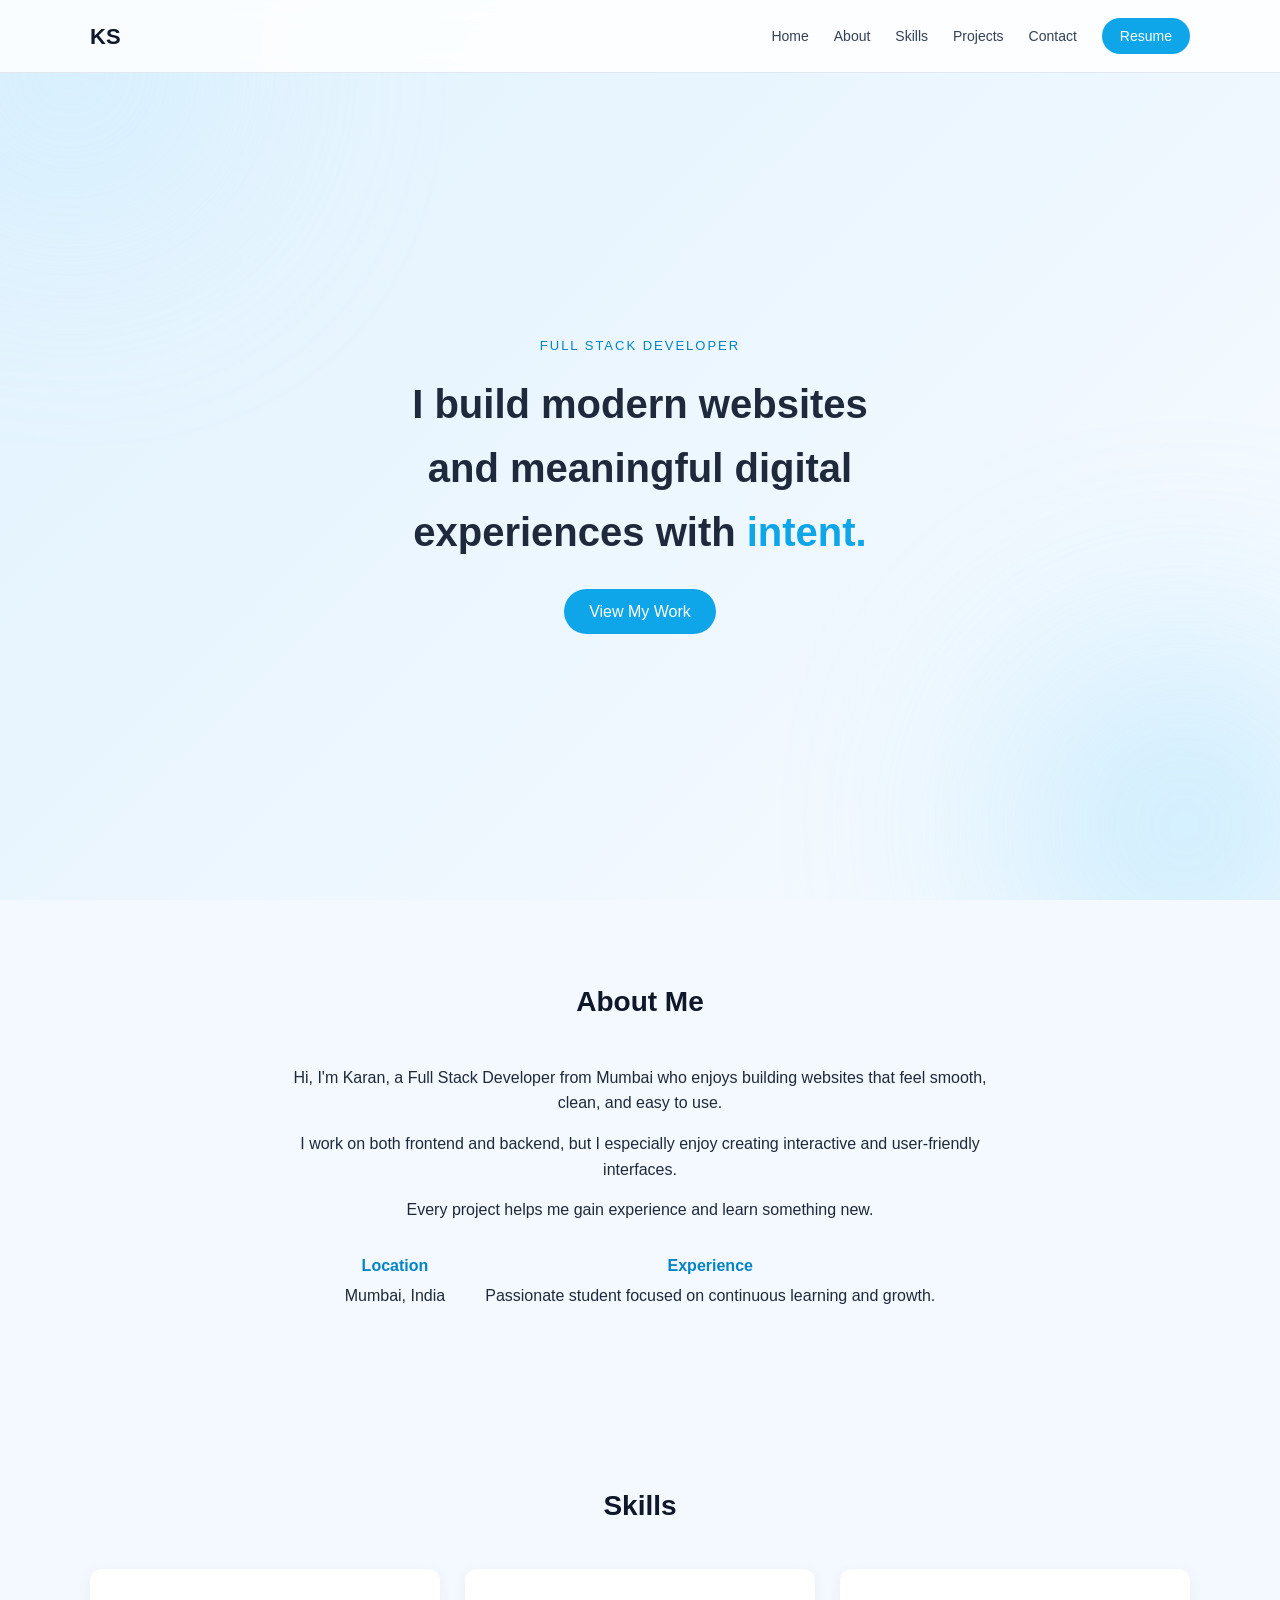
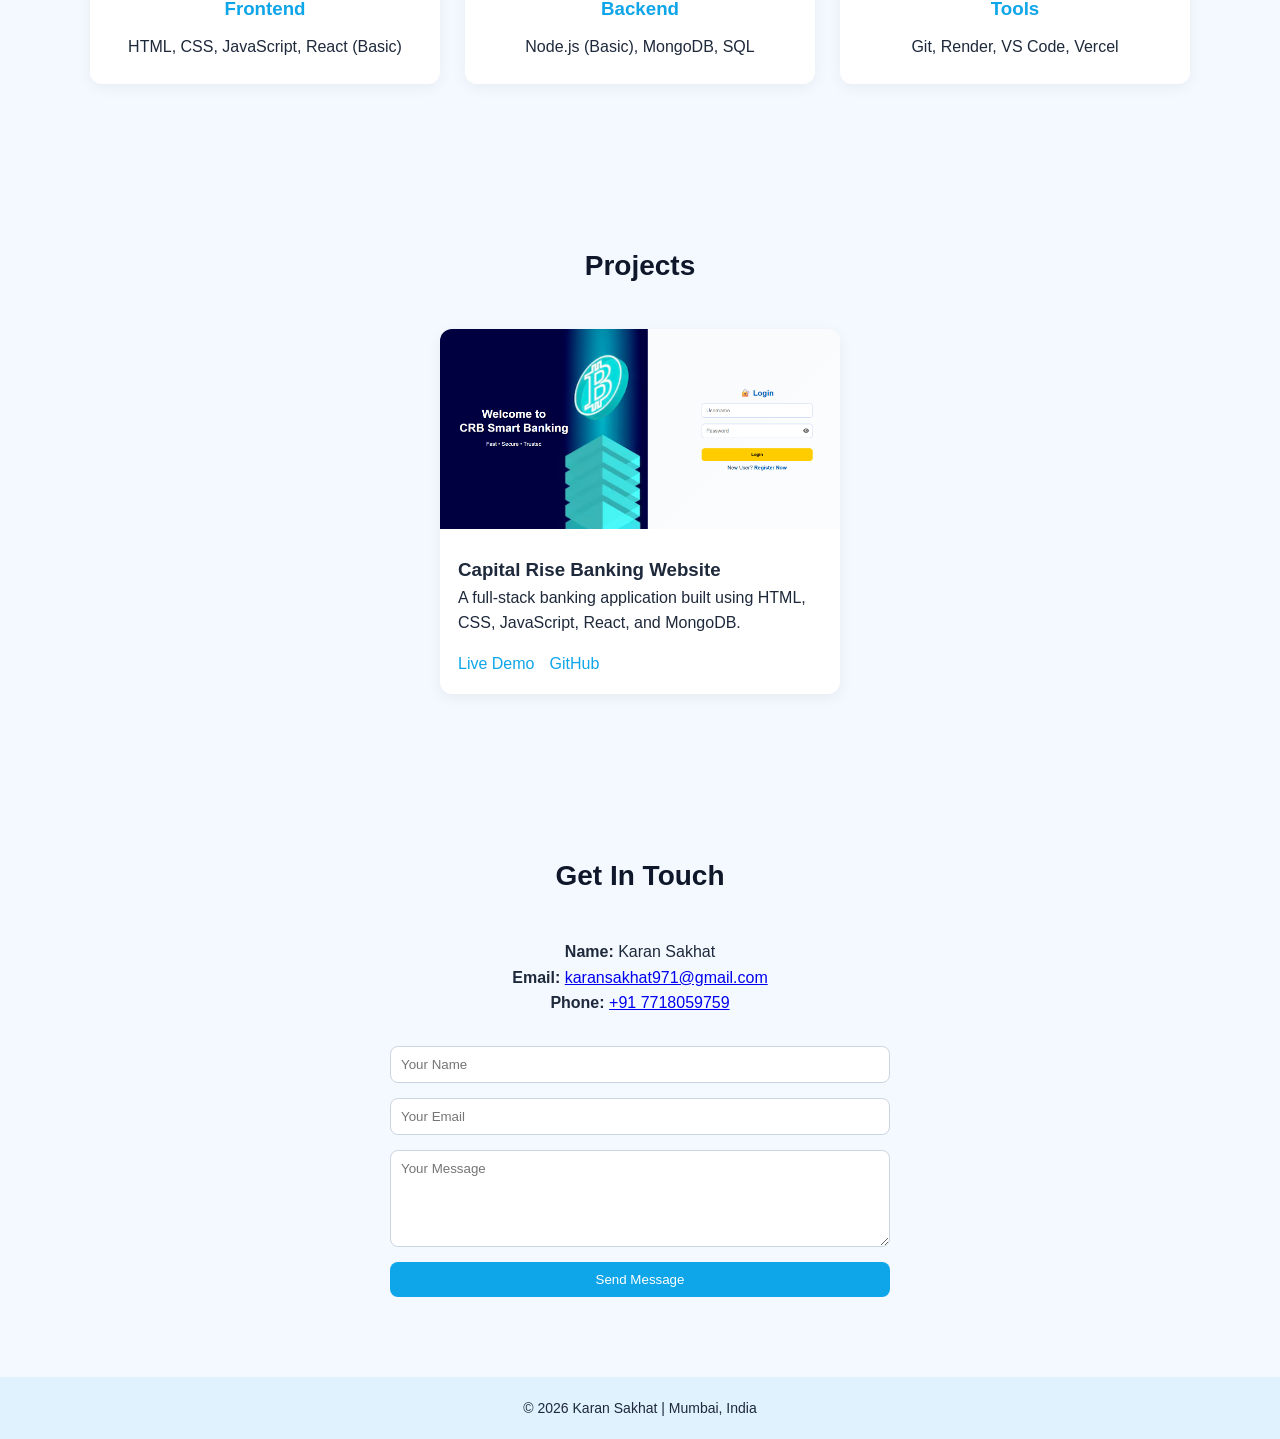
==== Level 1/Task 1 Protfolio/index.html @ 7e29076a "first commit" ====
<!DOCTYPE html>
<html lang="en">

<head>
    <meta charset="UTF-8">
    <meta name="viewport" content="width=device-width, initial-scale=1.0">
    <title>Karan Sakhat | Portfolio</title>
    <link rel="stylesheet" href="style.css">
</head>

<body>

    <header class="header">
        <nav class="container">
            <div class="brand">KS</div>
            <div class="headerbutton">
                <a href="#">Home</a>
                <a href="#about">About</a>
                <a href="#skills">Skills</a>
                <a href="#projects">Projects</a>
                <a href="#contact">Contact</a>
                <a href="KaranCv.pdf" download class="button-resume">Resume</a>
            </div>
        </nav>
    </header>

    <section class="main-design">
        <div class="main-design-bg">
            <div class="bg-blob-1"></div>
            <div class="bg-blob-2"></div>
        </div>
        <div class="main-design-content">
            <p class="main-design-subtitle">Full Stack Developer</p>
            <h1 class="main-design-title">
                I build modern websites <br>
                and meaningful digital <br>
                experiences with <span>intent.</span>
            </h1>
            <a href="#projects" class="btn-link">View My Work</a>
        </div>
    </section>

    <section id="about" class="section">
        <div class="container about-grid">
            <div class="about-text">
                <h2 class="section-title">About Me</h2>
                <p>
                    Hi, I'm Karan, a Full Stack Developer from Mumbai who enjoys building
                    websites that feel smooth, clean, and easy to use.
                </p>
                <p>
                    I work on both frontend and backend, but I especially enjoy creating
                    interactive and user-friendly interfaces.
                </p>
                <p>
                    Every project helps me gain experience and learn something new.
                </p>

                <div class="about-stats">
                    <div class="stat-item">
                        <h4>Location</h4>
                        <p>Mumbai, India</p>
                    </div>
                    <div class="stat-item">
                        <h4>Experience</h4>
                        <p>Passionate student focused on continuous learning and growth.</p>
                    </div>
                </div>
            </div>
        </div>
    </section>

    <section id="skills" class="section">
        <div class="container">
            <h2 class="section-title">Skills</h2>
            <div class="skills-grid">
                <div class="skill-card">
                    <h3>Frontend</h3>
                    <p>HTML, CSS, JavaScript, React (Basic)</p>
                </div>
                <div class="skill-card">
                    <h3>Backend</h3>
                    <p>Node.js (Basic), MongoDB, SQL</p>
                </div>
                <div class="skill-card">
                    <h3>Tools</h3>
                    <p>Git, Render, VS Code, Vercel</p>
                </div>
            </div>
        </div>
    </section>

    <section id="projects" class="section">
        <div class="container">
            <h2 class="section-title">Projects</h2>
            <div class="projects-grid">

                <div class="project-card">
                    <img src="bank.png" alt="Capital Rise Banking Website">
                    <div class="project-info">
                        <h3>Capital Rise Banking Website</h3>
                        <p>
                            A full-stack banking application built using HTML, CSS, JavaScript,
                            React, and MongoDB.
                        </p>
                        <div class="project-links">
                            <a href="https://capital-rise-bank-crb.vercel.app/" target="_blank">Live Demo</a>
                            <a href="https://github.com/Karan1002/Capital-Rise-Bank-CRB-" target="_blank">GitHub</a>
                        </div>
                    </div>
                </div>

            </div>
        </div>
    </section>

    <section id="contact" class="section">
        <div class="container">
            <h2 class="section-title">Get In Touch</h2>

            <div class="contact-details">
                <p><strong>Name:</strong> Karan Sakhat</p>
                <p><strong>Email:</strong> <a href="mailto:karnsakhat971@gmail.com">karansakhat971@gmail.com</a></p>
                <p><strong>Phone:</strong> <a href="tel:+917718059759">+91 7718059759</a></p>
            </div>

            <form class="contact-form">
                <input type="text" name="name" placeholder="Your Name" required>
                <input type="email" name="email" placeholder="Your Email" required>
                <textarea name="message" placeholder="Your Message" rows="5" required></textarea>
                <button type="submit">Send Message</button>
            </form>
        </div>
    </section>

    <footer class="footer">
        <p>© 2026 Karan Sakhat | Mumbai, India</p>
    </footer>

</body>

</html>
---- Level 1/Task 1 Protfolio/style.css ----
* {
  margin: 0;
  padding: 0;
  box-sizing: border-box;
  font-family: "Poppins", sans-serif;
}

body {
  background: #f4f9ff;
  color: #1e293b;
  line-height: 1.6;
}

.header {
  width: 100%;
  position: fixed;
  top: 0;
  left: 0;
  background: rgba(255, 255, 255, 0.85);
  backdrop-filter: blur(10px);
  border-bottom: 1px solid #e2e8f0;
  z-index: 1000;
}

.container {
  width: 90%;
  max-width: 1100px;
  margin: auto;
}

nav.container {
  display: flex;
  justify-content: space-between;
  align-items: center;
  padding: 18px 0;
}

.brand {
  font-size: 22px;
  font-weight: 600;
  color: #0f172a;
}

.headerbutton {
  display: flex;
  gap: 25px;
  align-items: center;
}

.headerbutton a {
  text-decoration: none;
  color: #334155;
  font-size: 14px;
  transition: 0.3s ease;
}

.headerbutton a:hover {
  color: #0ea5e9;
}

.button-resume {
  padding: 7px 18px;
  border-radius: 20px;
  background: #0ea5e9;
  color: #fff !important;
}

.button-resume:hover {
  background: #0284c7;
}

.main-design {
  padding: 150px 20px 80px;
  min-height: 100vh;
  background: linear-gradient(135deg, #e0f2fe, #f8fbff);
  display: flex;
  align-items: center;
  justify-content: center;
  position: relative;
  text-align: center;
  overflow: hidden;
}

.main-design-bg div {
  position: absolute;
  border-radius: 50%;
  filter: blur(120px);
  opacity: 0.4;
}

.bg-blob-1 {
  width: 300px;
  height: 300px;
  background: #bae6fd;
  top: -80px;
  left: -80px;
}

.bg-blob-2 {
  width: 350px;
  height: 350px;
  background: #7dd3fc;
  bottom: -100px;
  right: -80px;
}

.main-design-content {
  max-width: 750px;
  position: relative;
  z-index: 2;
}

.main-design-subtitle {
  font-size: 13px;
  letter-spacing: 2px;
  color: #0284c7;
  margin-bottom: 15px;
  text-transform: uppercase;
}

.main-design-title {
  font-size: 40px;
  font-weight: 600;
  margin-bottom: 25px;
}

.main-design-title span {
  color: #0ea5e9;
}

.btn-link {
  display: inline-block;
  padding: 10px 25px;
  border-radius: 25px;
  background: #0ea5e9;
  color: #fff;
  text-decoration: none;
  transition: 0.3s ease;
}

.btn-link:hover {
  background: #0284c7;
  transform: translateY(-2px);
}

.section {
  padding: 80px 0;
}

.section-title {
  text-align: center;
  font-size: 28px;
  margin-bottom: 40px;
  color: #0f172a;
}

.about-grid {
  display: flex;
  justify-content: center;
}

.about-text {
  max-width: 700px;
  text-align: center;
}

.about-text p {
  margin-bottom: 15px;
}

.about-stats {
  margin-top: 30px;
  display: flex;
  justify-content: center;
  gap: 40px;
}

.stat-item h4 {
  color: #0284c7;
  margin-bottom: 5px;
}

.skills-grid {
  display: grid;
  grid-template-columns: repeat(auto-fit, minmax(220px, 1fr));
  gap: 25px;
}

.skill-card {
  background: #ffffff;
  padding: 25px;
  border-radius: 12px;
  box-shadow: 0 4px 15px rgba(0, 0, 0, 0.05);
  text-align: center;
}

.skill-card h3 {
  margin-bottom: 10px;
  color: #0ea5e9;
}

.projects-grid {
  display: flex;
  justify-content: center;
}

.project-card {
  background: #ffffff;
  border-radius: 12px;
  overflow: hidden;
  box-shadow: 0 4px 15px rgba(0, 0, 0, 0.06);
  width: 400px;
}

.project-card img {
  width: 100%;
  height: 200px;
  object-fit: cover;
}

.project-info {
  padding: 18px;
}

.project-links {
  margin-top: 15px;
  display: flex;
  gap: 15px;
}

.project-links a {
  text-decoration: none;
  color: #0ea5e9;
  font-weight: 500;
}

.contact-details {
  text-align: center;
  margin-bottom: 30px;
}

.contact-form {
  max-width: 500px;
  margin: auto;
  display: flex;
  flex-direction: column;
  gap: 15px;
}

.contact-form input,
.contact-form textarea {
  padding: 10px;
  border-radius: 8px;
  border: 1px solid #cbd5e1;
  outline: none;
}

.contact-form button {
  padding: 10px;
  border: none;
  border-radius: 8px;
  background: #0ea5e9;
  color: #fff;
  cursor: pointer;
  transition: 0.3s ease;
}

.contact-form button:hover {
  background: #0284c7;
}

.footer {
  text-align: center;
  padding: 20px 0;
  background: #e0f2fe;
  font-size: 14px;
}
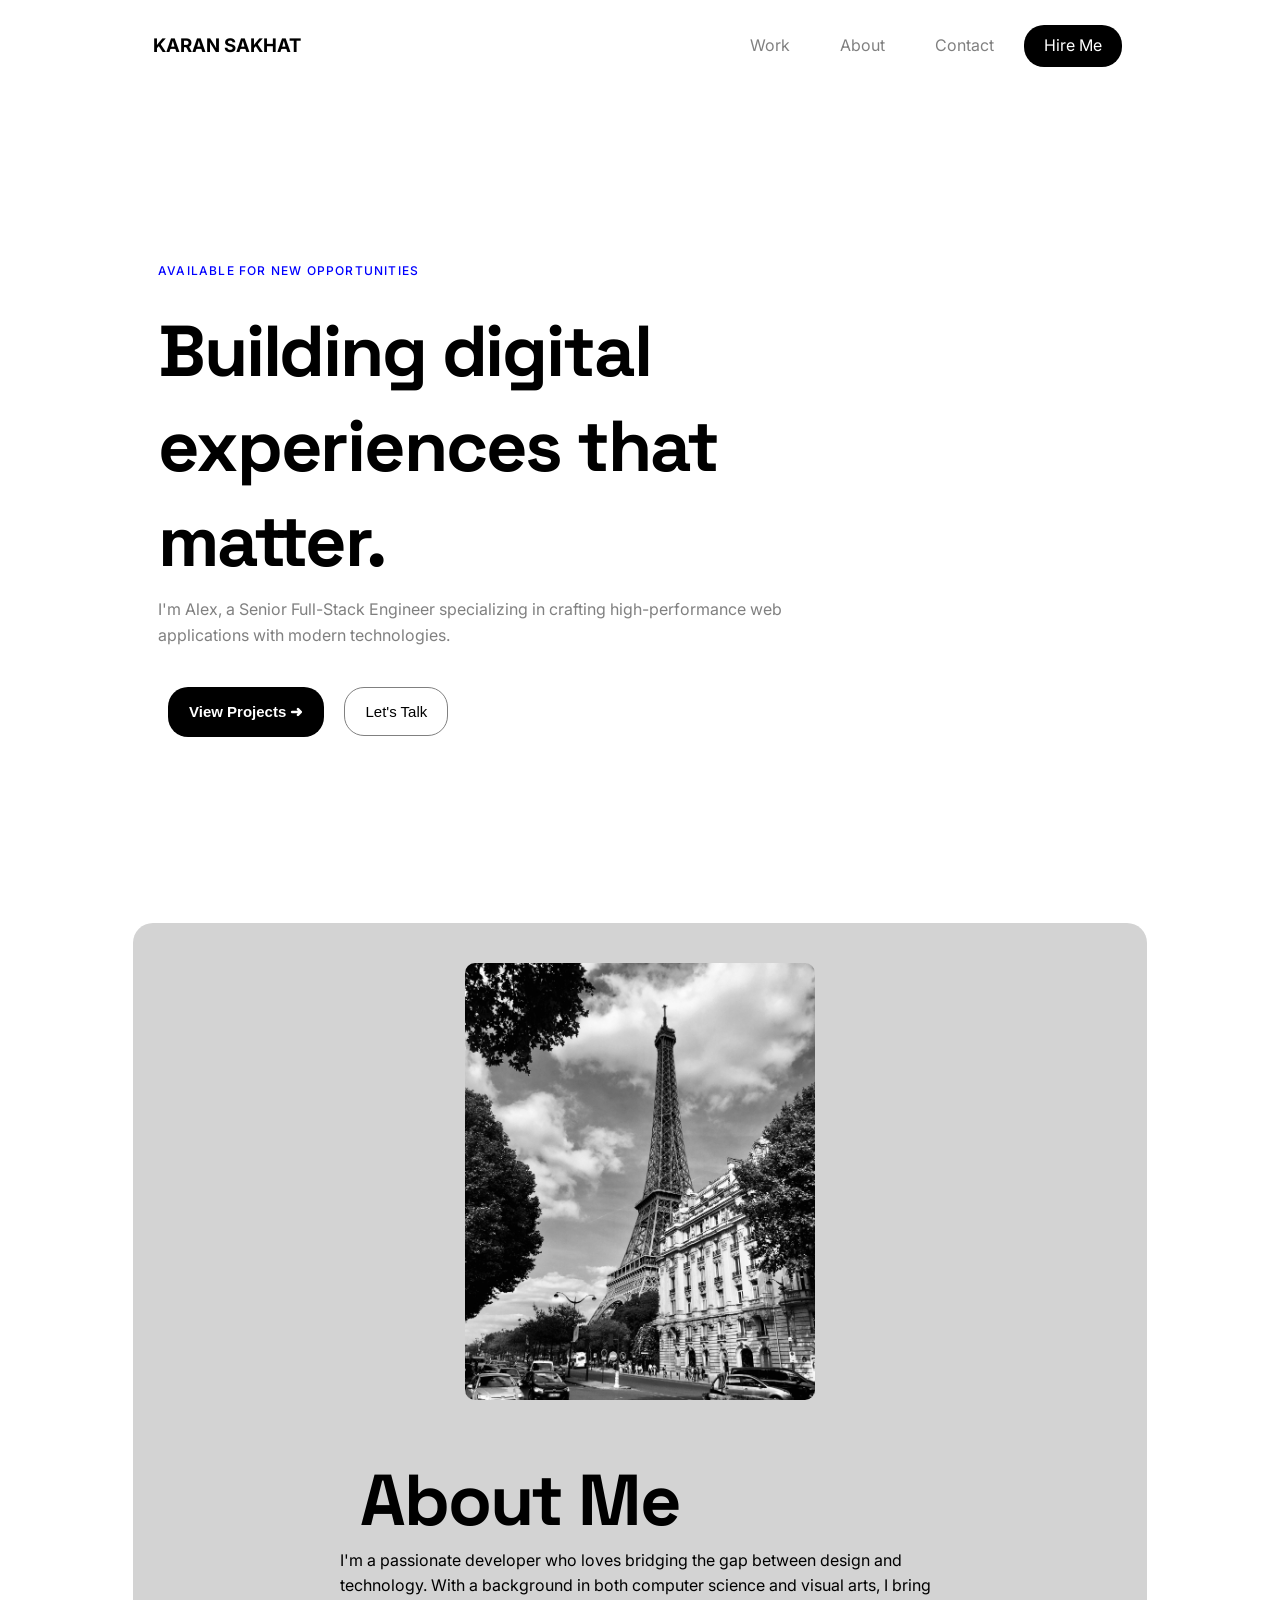
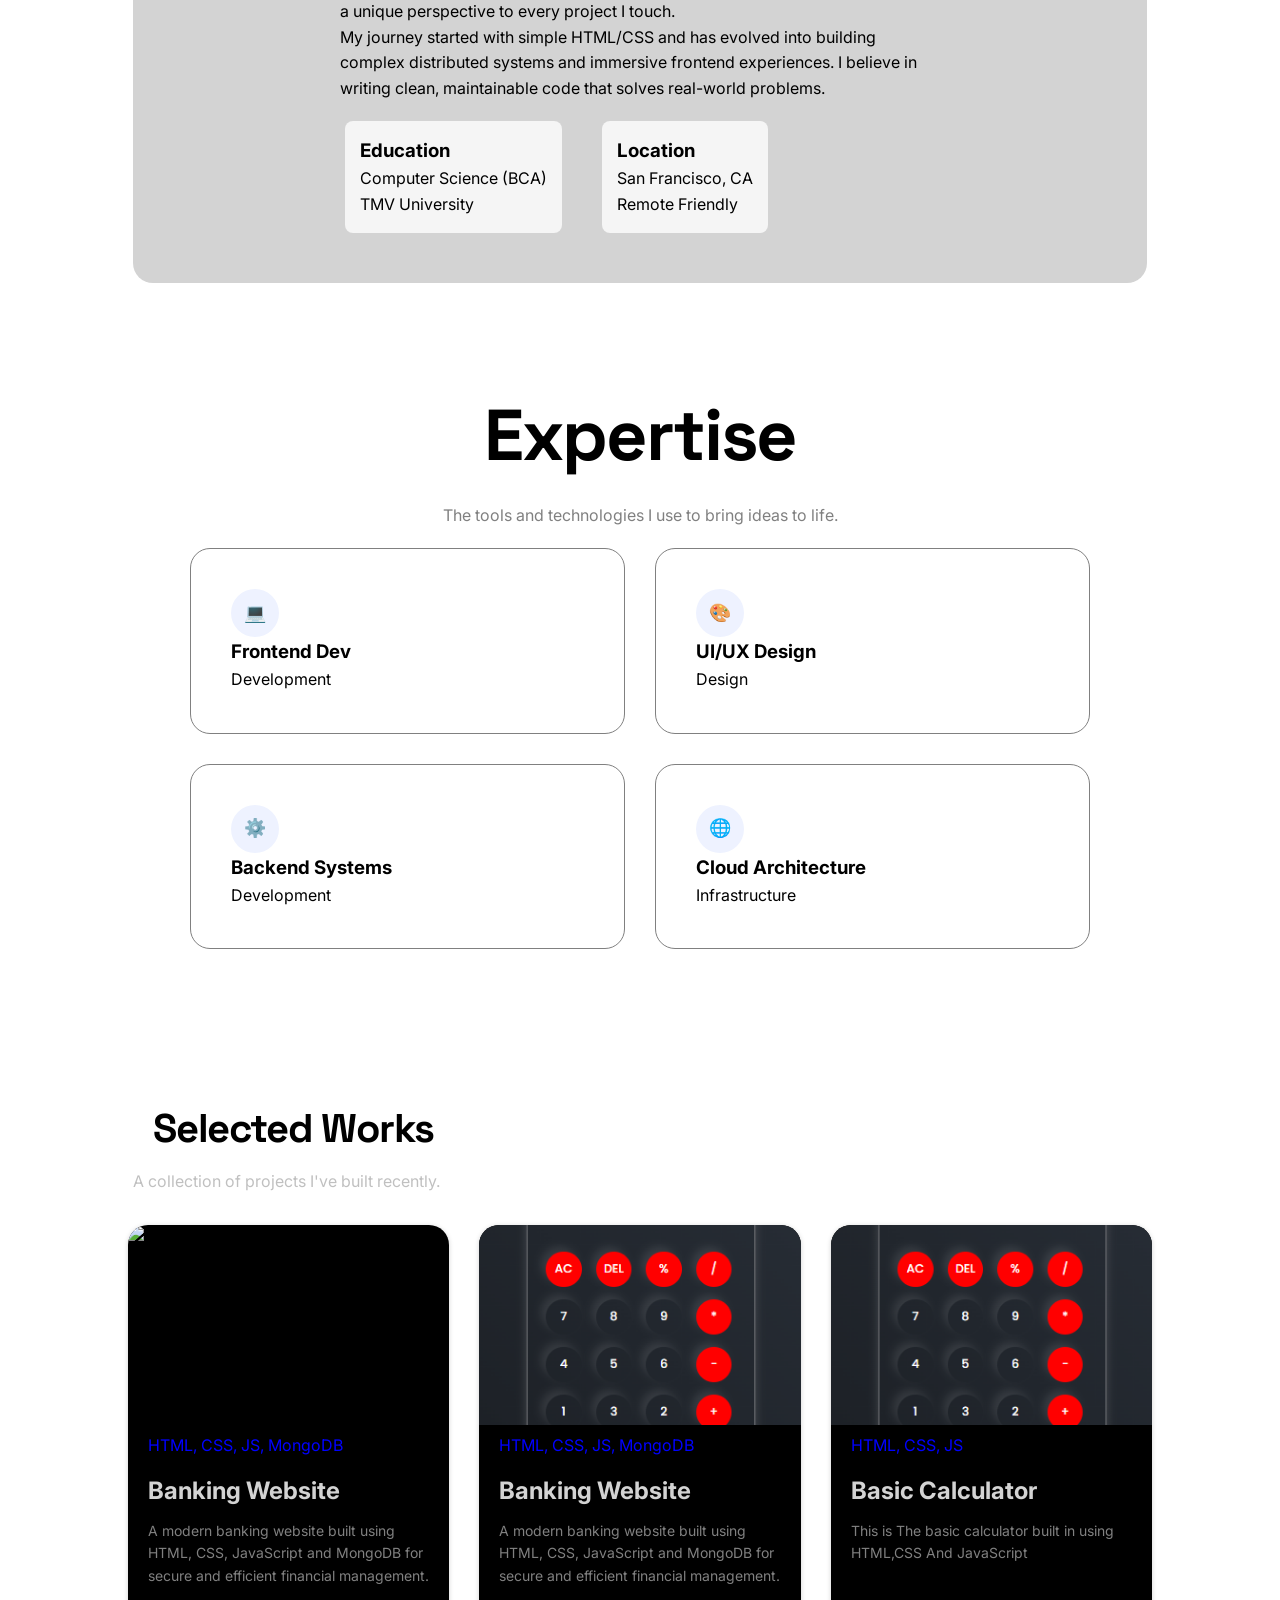
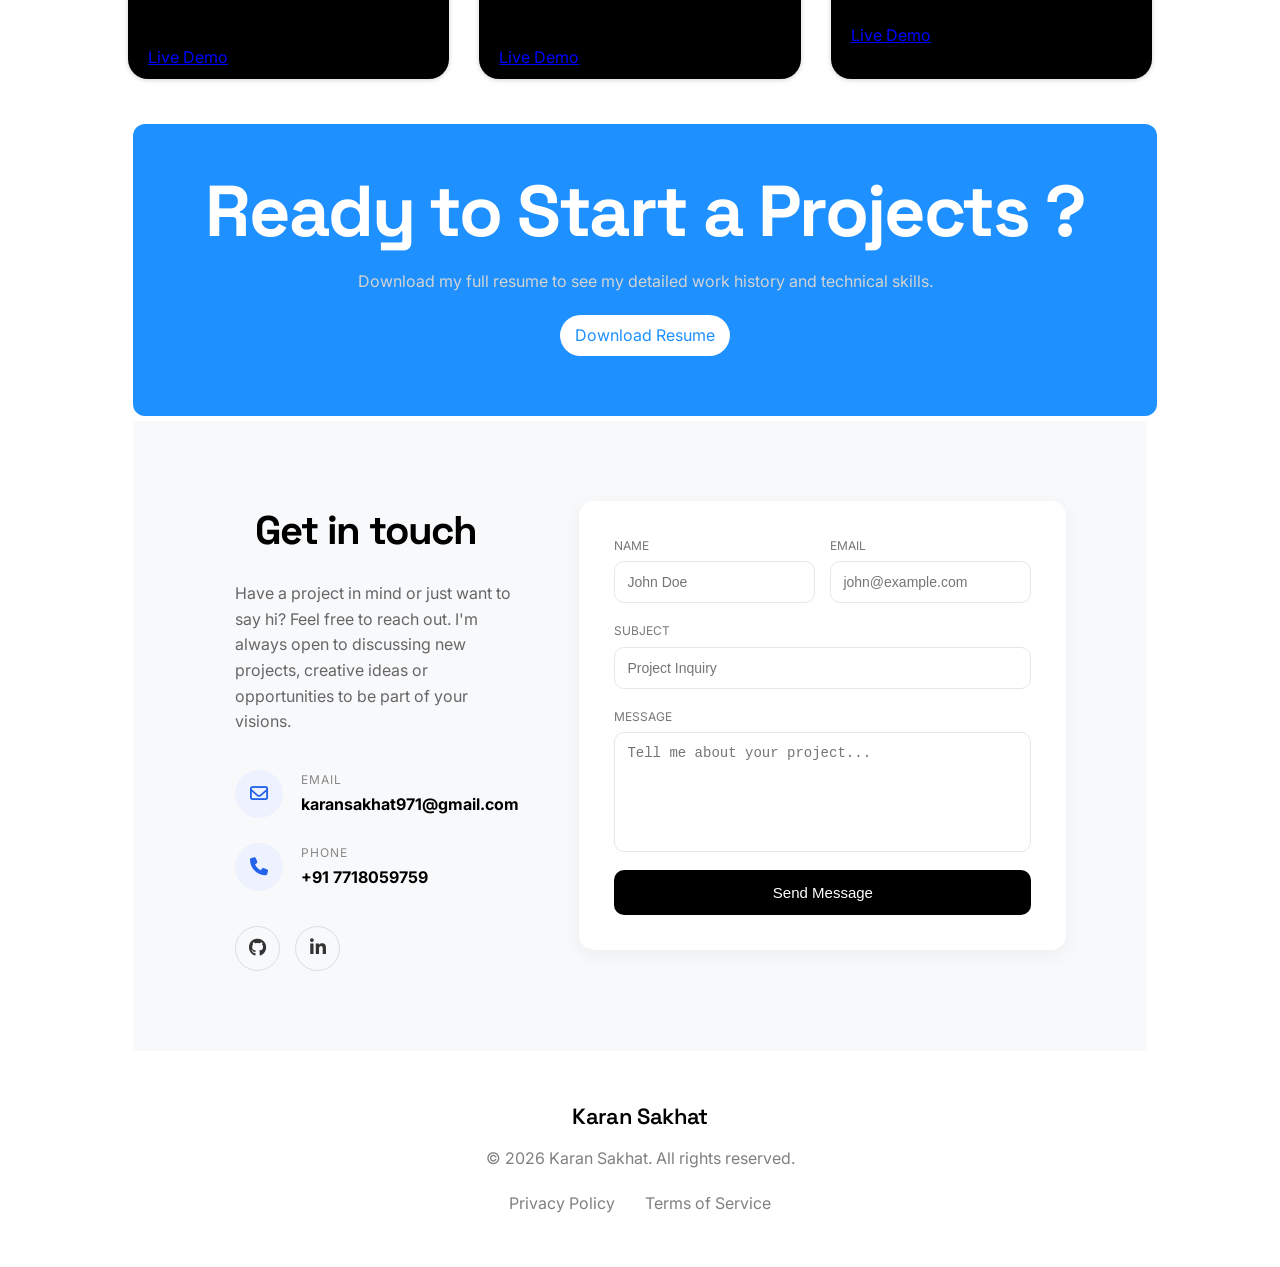
==== commit 9970297b: "Updated" ====
--- a/Level 1/Task 1 Protfolio/index.html
+++ b/Level 1/Task 1 Protfolio/index.html
@@ -4,139 +4,314 @@
 <head>
     <meta charset="UTF-8">
     <meta name="viewport" content="width=device-width, initial-scale=1.0">
-    <title>Karan Sakhat | Portfolio</title>
+    <title>Document</title>
     <link rel="stylesheet" href="style.css">
+    <link rel="stylesheet" href="https://cdnjs.cloudflare.com/ajax/libs/font-awesome/6.5.0/css/all.min.css">
+    <link
+        href="https://fonts.googleapis.com/css2?family=Inter:wght@300;400;500;600;700&family=Space+Grotesk:wght@300;400;500;600;700&display=swap"
+        rel="stylesheet">
+    <link href="https://fonts.googleapis.com/icon?family=Material+Icons" rel="stylesheet">
 </head>
 
 <body>
-
-    <header class="header">
-        <nav class="container">
-            <div class="brand">KS</div>
-            <div class="headerbutton">
-                <a href="#">Home</a>
-                <a href="#about">About</a>
-                <a href="#skills">Skills</a>
-                <a href="#projects">Projects</a>
-                <a href="#contact">Contact</a>
-                <a href="KaranCv.pdf" download class="button-resume">Resume</a>
-            </div>
-        </nav>
-    </header>
-
-    <section class="main-design">
-        <div class="main-design-bg">
-            <div class="bg-blob-1"></div>
-            <div class="bg-blob-2"></div>
-        </div>
-        <div class="main-design-content">
-            <p class="main-design-subtitle">Full Stack Developer</p>
-            <h1 class="main-design-title">
-                I build modern websites <br>
-                and meaningful digital <br>
-                experiences with <span>intent.</span>
-            </h1>
-            <a href="#projects" class="btn-link">View My Work</a>
-        </div>
-    </section>
-
-    <section id="about" class="section">
-        <div class="container about-grid">
-            <div class="about-text">
-                <h2 class="section-title">About Me</h2>
-                <p>
-                    Hi, I'm Karan, a Full Stack Developer from Mumbai who enjoys building
-                    websites that feel smooth, clean, and easy to use.
-                </p>
-                <p>
-                    I work on both frontend and backend, but I especially enjoy creating
-                    interactive and user-friendly interfaces.
-                </p>
-                <p>
-                    Every project helps me gain experience and learn something new.
-                </p>
-
-                <div class="about-stats">
-                    <div class="stat-item">
-                        <h4>Location</h4>
-                        <p>Mumbai, India</p>
-                    </div>
-                    <div class="stat-item">
-                        <h4>Experience</h4>
-                        <p>Passionate student focused on continuous learning and growth.</p>
-                    </div>
-                </div>
-            </div>
-        </div>
-    </section>
-
-    <section id="skills" class="section">
-        <div class="container">
-            <h2 class="section-title">Skills</h2>
-            <div class="skills-grid">
-                <div class="skill-card">
-                    <h3>Frontend</h3>
-                    <p>HTML, CSS, JavaScript, React (Basic)</p>
-                </div>
-                <div class="skill-card">
-                    <h3>Backend</h3>
-                    <p>Node.js (Basic), MongoDB, SQL</p>
-                </div>
-                <div class="skill-card">
-                    <h3>Tools</h3>
-                    <p>Git, Render, VS Code, Vercel</p>
-                </div>
-            </div>
-        </div>
-    </section>
-
-    <section id="projects" class="section">
-        <div class="container">
-            <h2 class="section-title">Projects</h2>
-            <div class="projects-grid">
-
-                <div class="project-card">
-                    <img src="bank.png" alt="Capital Rise Banking Website">
-                    <div class="project-info">
-                        <h3>Capital Rise Banking Website</h3>
+    <main class="main">
+        <section class="subMain">
+            <nav class="navbar">
+
+                <section class="logoSection">
+                    <h3 class="logo">KARAN SAKHAT</h3>
+                </section>
+
+                <div class="menu" id="menuBtn">
+                    <span class="material-icons">menu</span>
+                </div>
+
+                <section class="linkSection" id="navLinks">
+                    <ul class="navlink">
+                        <li class="link"><a href="#projects">Work</a></li>
+                        <li class="link"><a href="#about">About</a></li>
+                        <li class="link"><a href="#contact">Contact</a></li>
+                        <li class="link activated"><a href="#hire">Hire Me</a></li>
+                    </ul>
+                </section>
+
+            </nav>
+            <!-- Navlink End -->
+
+            <section class="landingPage">
+                <main>
+                    <section>
+                        <p class="mainpara">Available for new opportunities</p>
+                        <h1>Building digital </h1>
+                        <h1> experiences that</h1>
+                        <h1>matter.</h1>
+                        <p class="endingPara">I'm Alex, a Senior Full-Stack Engineer specializing in crafting
+                            high-performance
+                            web applications
+                            with modern technologies.</p>
+                    </section>
+                    <section class="button">
+                        <a href="#projects"> <button class="viewBtn">View Projects ➜</button></a>
+                        <a href="#contact"> <button class="talkBtn">Let's Talk</button></a>
+                    </section>
+                </main>
+            </section>
+            <!--landingPage End -->
+
+            <section class="about-container" id="about">
+
+                <aside class="about-image">
+                    <img src="imageParis.jpg" alt="About Image">
+                </aside>
+
+                <section class="about">
+                    <h1 class="h1">About Me</h1>
+
+                    <p class="mydetail">
+                        I'm a passionate developer who loves bridging the gap between design and technology.
+                        With a background in both computer science and visual arts, I bring a unique perspective
+                        to every project I touch.
+                    </p>
+
+                    <p class="mydetail2">
+                        My journey started with simple HTML/CSS and has evolved into building complex
+                        distributed systems and immersive frontend experiences. I believe in writing
+                        clean, maintainable code that solves real-world problems.
+                    </p>
+
+                    <section class="info">
+                        <div class="edu1">
+                            <h3>Education</h3>
+                            <p class="edu">Computer Science (BCA)</p>
+                            <p class="edu">TMV University</p>
+                        </div>
+
+                        <div class="loc1">
+                            <h3>Location</h3>
+                            <p class="loc">San Francisco, CA</p>
+                            <p class="loc">Remote Friendly</p>
+                        </div>
+                    </section>
+
+                </section>
+
+            </section>
+            <!-- AboutPage End -->
+
+            <section class="exp">
+                <h1>Expertise</h1>
+                <p class="subtitle">The tools and technologies I use to bring ideas to life.</p>
+
+                <div class="grid">
+
+                    <div class="card">
+                        <div class="icon">💻</div>
+                        <h3>Frontend Dev</h3>
+                        <p>Development</p>
+                    </div>
+
+                    <div class="card">
+                        <div class="icon">🎨</div>
+                        <h3>UI/UX Design</h3>
+                        <p>Design</p>
+                    </div>
+
+                    <div class="card">
+                        <div class="icon">⚙️</div>
+                        <h3>Backend Systems</h3>
+                        <p>Development</p>
+                    </div>
+
+                    <div class="card active">
+                        <div class="icon">🌐</div>
+                        <h3>Cloud Architecture</h3>
+                        <p>Infrastructure</p>
+                    </div>
+
+                </div>
+            </section>
+            <!--ExpPage End-->
+
+            <section class="projects" id="projects">
+                <section>
+                    <h1>Selected Works</h1>
+                    <p>A collection of projects I've built recently.</p>
+                </section>
+
+                <aside class="cards">
+
+                    <div class="crd">
+                        <img src="bank.PNG" alt="Project image">
+
+                        <div class="abproject">
+                            HTML, CSS, JS, MongoDB
+                        </div>
+
+                        <h2>Banking Website</h2>
+
                         <p>
-                            A full-stack banking application built using HTML, CSS, JavaScript,
-                            React, and MongoDB.
+                            A modern banking website built using HTML, CSS, JavaScript and MongoDB
+                            for secure and efficient financial management.
                         </p>
-                        <div class="project-links">
-                            <a href="https://capital-rise-bank-crb.vercel.app/" target="_blank">Live Demo</a>
-                            <a href="https://github.com/Karan1002/Capital-Rise-Bank-CRB-" target="_blank">GitHub</a>
-                        </div>
-                    </div>
-                </div>
-
-            </div>
-        </div>
-    </section>
-
-    <section id="contact" class="section">
-        <div class="container">
-            <h2 class="section-title">Get In Touch</h2>
-
-            <div class="contact-details">
-                <p><strong>Name:</strong> Karan Sakhat</p>
-                <p><strong>Email:</strong> <a href="mailto:karnsakhat971@gmail.com">karansakhat971@gmail.com</a></p>
-                <p><strong>Phone:</strong> <a href="tel:+917718059759">+91 7718059759</a></p>
-            </div>
-
-            <form class="contact-form">
-                <input type="text" name="name" placeholder="Your Name" required>
-                <input type="email" name="email" placeholder="Your Email" required>
-                <textarea name="message" placeholder="Your Message" rows="5" required></textarea>
-                <button type="submit">Send Message</button>
-            </form>
-        </div>
-    </section>
-
-    <footer class="footer">
-        <p>© 2026 Karan Sakhat | Mumbai, India</p>
-    </footer>
-
+                        <a class="abproject" href="https://lndb.vercel.app" target="_blank">
+                            Live Demo
+                        </a>
+                    </div>
+                    <div class="crd">
+                        <img src="basic.png" alt="Project image">
+
+                        <div class="abproject">
+                            HTML, CSS, JS, MongoDB
+                        </div>
+
+                        <h2>Banking Website</h2>
+
+                        <p>
+                            A modern banking website built using HTML, CSS, JavaScript and MongoDB
+                            for secure and efficient financial management.
+                        </p>
+                        <a class="abproject" href="https://yourprojectlink.com" target="_blank">
+                            Live Demo
+                        </a>
+                    </div>
+
+                    <div class="crd">
+                        <img src="basic.png" alt="Project image">
+
+                        <div class="abproject">
+                            HTML, CSS, JS
+                        </div>
+
+                        <h2>Basic Calculator</h2>
+
+                        <p>This is The basic calculator built in using HTML,CSS And JavaScript</p>
+                        <a class="abproject" href="https://yourprojectlink.com" target="_blank">
+                            Live Demo
+                        </a>
+                    </div>
+                </aside>
+
+            </section>
+            <!--ProjectPage End-->
+
+            <section class="pdf" id="hire">
+                <h1>Ready to Start a Projects ?</h1>
+                <p class="dec">Download my full resume to see my detailed work history and technical skills.</p>
+                <div class="Btnpdf1"> <a class="btnpdf" href="KaranCV.PDF">Download Resume</a>
+                </div>
+            </section>
+            <!--ResumePage End-->
+
+            <section class="contact-section" id="contact">
+
+                <div class="contact-container">
+
+                    <div class="contact-left">
+
+                        <h1>Get in touch</h1>
+
+                        <p>
+                            Have a project in mind or just want to say hi? Feel free to reach out.
+                            I'm always open to discussing new projects, creative ideas or opportunities
+                            to be part of your visions.
+                        </p>
+
+                        <div class="contact-info">
+
+                            <div class="contact-item">
+                                <div class="icon">
+                                    <i class="fa-regular fa-envelope"></i>
+                                </div>
+
+                                <div>
+                                    <span class="label">EMAIL</span>
+                                    <h3>karansakhat971@gmail.com</h3>
+                                </div>
+                            </div>
+
+                            <div class="contact-item">
+                                <div class="icon">
+                                    <i class="fa-solid fa-phone"></i>
+                                </div>
+
+                                <div>
+                                    <span class="label">PHONE</span>
+                                    <h3>+91 7718059759</h3>
+                                </div>
+                            </div>
+
+                            <div class="social-icons">
+                                <a href="https://github.com/Karan1002" target="_blank">
+                                    <i class="fa-brands fa-github"></i>
+                                </a>
+
+                                <a href="https://www.linkedin.com/in/karan-sakhat-318a71307/" target="_blank">
+                                    <i class="fa-brands fa-linkedin-in"></i>
+                                </a>
+                            </div>
+
+                        </div>
+                    </div>
+
+                    <div class="contact-form">
+
+                        <form>
+
+                            <div class="form-row">
+
+                                <div class="form-group">
+                                    <label>NAME</label>
+                                    <input type="text" placeholder="John Doe">
+                                </div>
+
+                                <div class="form-group">
+                                    <label>EMAIL</label>
+                                    <input type="email" placeholder="john@example.com">
+                                </div>
+
+                            </div>
+
+                            <div class="form-group">
+                                <label>SUBJECT</label>
+                                <input type="text" placeholder="Project Inquiry">
+                            </div>
+
+                            <div class="form-group">
+                                <label>MESSAGE</label>
+                                <textarea placeholder="Tell me about your project..."></textarea>
+                            </div>
+
+                            <button type="submit">Send Message</button>
+
+                        </form>
+
+                    </div>
+
+                </div>
+
+            </section>
+            <!--Contect Page End-->
+
+            <section class="Footer">
+                <h1 class="fheder">Karan Sakhat</h1>
+
+                <p class="fdetail">© 2026 Karan Sakhat. All rights reserved.</p>
+
+                <div class="footerlink">
+                    <p class="privacy">Privacy Policy</p>
+                    <p class="term">Terms of Service</p>
+                </div>
+            </section>
+        </section>
+    </main>
+    <script>
+        const menuBtn = document.getElementById("menuBtn");
+        const navLinks = document.getElementById("navLinks");
+
+        menuBtn.addEventListener("click", () => {
+            navLinks.classList.toggle("active");
+        });
+    </script>
 </body>
 
 </html>
--- a/Level 1/Task 1 Protfolio/style.css
+++ b/Level 1/Task 1 Protfolio/style.css
@@ -1,277 +1,635 @@
+@import url("https://fonts.googleapis.com/css2?family=Inter:wght@100..900&family=Space+Grotesk:wght@300..700&display=swap");
+
 * {
   margin: 0;
   padding: 0;
   box-sizing: border-box;
-  font-family: "Poppins", sans-serif;
 }
 
 body {
-  background: #f4f9ff;
-  color: #1e293b;
+  width: 100%;
+  min-height: 100vh;
+  font-family: "Inter", sans-serif;
   line-height: 1.6;
-}
-
-.header {
-  width: 100%;
-  position: fixed;
-  top: 0;
-  left: 0;
-  background: rgba(255, 255, 255, 0.85);
-  backdrop-filter: blur(10px);
-  border-bottom: 1px solid #e2e8f0;
-  z-index: 1000;
-}
-
-.container {
-  width: 90%;
-  max-width: 1100px;
-  margin: auto;
-}
-
-nav.container {
+  color: black;
+  overflow-x: hidden;
+}
+
+.main {
+  display: flex;
+  justify-content: center;
+}
+
+.subMain {
+  width: 80%;
+}
+
+section {
+  margin: 5px;
+}
+
+.navlink a {
+  text-decoration: none;
+  color: inherit;
+}
+
+nav {
   display: flex;
   justify-content: space-between;
   align-items: center;
-  padding: 18px 0;
-}
-
-.brand {
-  font-size: 22px;
-  font-weight: 600;
-  color: #0f172a;
-}
-
-.headerbutton {
-  display: flex;
-  gap: 25px;
+  border-radius: 20px;
+  padding: 10px 20px;
+  position: relative;
+}
+
+ul {
+  display: flex;
+  list-style: none;
+}
+
+ul li {
+  color: gray;
+  margin: 5px;
+  padding: 8px 20px;
+}
+
+ul .activated {
+  background: black;
+  color: white;
+  border-radius: 20px;
+}
+
+.link:hover {
+  color: rgb(255, 255, 255);
+  text-decoration: underline;
+  transition: all 0.2s ease;
+  transform: scale(1);
+  border-radius: 15px;
+  background: rgb(67, 67, 67);
+}
+
+.landingPage {
+  height: calc(100vh - 74px);
+  width: 70%;
+  display: flex;
+  justify-content: center;
   align-items: center;
 }
 
-.headerbutton a {
-  text-decoration: none;
-  color: #334155;
-  font-size: 14px;
-  transition: 0.3s ease;
-}
-
-.headerbutton a:hover {
-  color: #0ea5e9;
-}
-
-.button-resume {
-  padding: 7px 18px;
-  border-radius: 20px;
-  background: #0ea5e9;
-  color: #fff !important;
-}
-
-.button-resume:hover {
-  background: #0284c7;
-}
-
-.main-design {
-  padding: 150px 20px 80px;
-  min-height: 100vh;
-  background: linear-gradient(135deg, #e0f2fe, #f8fbff);
+.landingPage main {
+  display: flex;
+  flex-direction: column;
+}
+
+.mainpara {
+  padding: 8px 20px;
+  color: blue;
+  font-weight: 500;
+  letter-spacing: 0.1em;
+  text-transform: uppercase;
+  font-size: 12px;
+  margin-bottom: 1rem;
+}
+
+h1 {
+  padding: 8px 20px;
+  font-family: "Space Grotesk", sans-serif;
+  font-size: clamp(3rem, 6vw, 4.5rem);
+  font-weight: 700;
+  letter-spacing: -0.03em;
+  line-height: 1.1;
+}
+
+.button {
+  display: flex;
+  padding: 20px 30px;
+  gap: 20px;
+}
+
+.endingPara {
+  padding: 8px 20px;
+  color: gray;
+}
+
+.viewBtn {
+  outline: none;
+  border: 1px solid transparent;
+  padding: 15px 20px;
+  border-radius: 20px;
+  background: black;
+  font-weight: bold;
+  color: white;
+}
+
+.talkBtn {
+  color: black;
+  background: white;
+  border: 1px solid gray;
+  padding: 15px 20px;
+  border-radius: 20px;
+}
+
+.viewBtn:hover {
+  background-color: slateblue;
+  transition: 0.2s;
+  transform: scale(1.05);
+}
+
+.talkBtn:hover {
+  background-color: lightgray;
+}
+
+.about-container {
   display: flex;
   align-items: center;
   justify-content: center;
-  position: relative;
+  gap: 40px;
+  padding: 40px;
+  flex-wrap: wrap;
+  border-radius: 20px;
+  background-color: lightgray;
+}
+
+.about-image img {
+  width: 350px;
+  max-width: 100%;
+  border-radius: 10px;
+}
+
+.about {
+  max-width: 600px;
+}
+
+.info {
+  display: flex;
+  gap: 40px;
+  margin-top: 20px;
+}
+
+.edu1,
+.loc1 {
+  background: whitesmoke;
+  padding: 15px;
+  border-radius: 8px;
+}
+
+@media (max-width: 768px) {
+  .about-container {
+    flex-direction: column;
+    text-align: center;
+  }
+
+  .info {
+    flex-direction: column;
+    gap: 15px;
+  }
+
+  .about-image img {
+    width: 250px;
+  }
+}
+
+.exp {
   text-align: center;
+  padding: 100px 15px;
+}
+
+.subtitle {
+  margin: 20px;
+  color: gray;
+}
+
+.grid {
+  display: grid;
+  grid-template-columns: repeat(2, 1fr);
+  gap: 30px;
+  max-width: 900px;
+  margin: auto;
+}
+
+.card {
+  background: transparent;
+  padding: 40px;
+  border-radius: 20px;
+  text-align: left;
+  border: 1px solid gray;
+  transition: 0.3s;
+}
+
+.card:hover {
+  background-color: lightblue;
+}
+
+.icon {
+  border-radius: 20px;
+}
+
+.projects {
+  width: 100%;
+  margin: auto;
+  padding: 40px 0;
+}
+
+.projects h1 {
+  font-size: 40px;
+  margin-bottom: 10px;
+}
+
+.projects p {
+  color: silver;
+  margin-bottom: 30px;
+}
+
+.cards {
+  display: grid;
+  grid-template-columns: 1fr;
+  gap: 30px;
+  justify-items: center;
+}
+
+.crd {
+  border: none;
+  background: black;
+  border-radius: 20px;
   overflow: hidden;
-}
-
-.main-design-bg div {
-  position: absolute;
-  border-radius: 50%;
-  filter: blur(120px);
-  opacity: 0.4;
-}
-
-.bg-blob-1 {
-  width: 300px;
-  height: 300px;
-  background: #bae6fd;
-  top: -80px;
-  left: -80px;
-}
-
-.bg-blob-2 {
-  width: 350px;
-  height: 350px;
-  background: #7dd3fc;
-  bottom: -100px;
-  right: -80px;
-}
-
-.main-design-content {
-  max-width: 750px;
-  position: relative;
-  z-index: 2;
-}
-
-.main-design-subtitle {
-  font-size: 13px;
-  letter-spacing: 2px;
-  color: #0284c7;
-  margin-bottom: 15px;
-  text-transform: uppercase;
-}
-
-.main-design-title {
-  font-size: 40px;
-  font-weight: 600;
-  margin-bottom: 25px;
-}
-
-.main-design-title span {
-  color: #0ea5e9;
-}
-
-.btn-link {
-  display: inline-block;
-  padding: 10px 25px;
-  border-radius: 25px;
-  background: #0ea5e9;
-  color: #fff;
-  text-decoration: none;
-  transition: 0.3s ease;
-}
-
-.btn-link:hover {
-  background: #0284c7;
-  transform: translateY(-2px);
-}
-
-.section {
-  padding: 80px 0;
-}
-
-.section-title {
-  text-align: center;
-  font-size: 28px;
-  margin-bottom: 40px;
-  color: #0f172a;
-}
-
-.about-grid {
-  display: flex;
-  justify-content: center;
-}
-
-.about-text {
-  max-width: 700px;
-  text-align: center;
-}
-
-.about-text p {
-  margin-bottom: 15px;
-}
-
-.about-stats {
-  margin-top: 30px;
-  display: flex;
-  justify-content: center;
-  gap: 40px;
-}
-
-.stat-item h4 {
-  color: #0284c7;
-  margin-bottom: 5px;
-}
-
-.skills-grid {
-  display: grid;
-  grid-template-columns: repeat(auto-fit, minmax(220px, 1fr));
-  gap: 25px;
-}
-
-.skill-card {
-  background: #ffffff;
-  padding: 25px;
-  border-radius: 12px;
-  box-shadow: 0 4px 15px rgba(0, 0, 0, 0.05);
-  text-align: center;
-}
-
-.skill-card h3 {
-  margin-bottom: 10px;
-  color: #0ea5e9;
-}
-
-.projects-grid {
-  display: flex;
-  justify-content: center;
-}
-
-.project-card {
-  background: #ffffff;
-  border-radius: 12px;
-  overflow: hidden;
-  box-shadow: 0 4px 15px rgba(0, 0, 0, 0.06);
-  width: 400px;
-}
-
-.project-card img {
+  outline: none;
+  width: 100%;
+  max-width: 350px;
+  box-shadow: 0 1px 5px lightgray;
+  transition: all 0.2s ease;
+  display: flex;
+  flex-direction: column;
+}
+
+.crd:hover {
+  box-shadow: 10px 10px 10px gray;
+}
+
+.abproject {
+  padding: 8px 20px;
+  color: blue;
+}
+
+.crd img {
   width: 100%;
   height: 200px;
   object-fit: cover;
-}
-
-.project-info {
-  padding: 18px;
-}
-
-.project-links {
-  margin-top: 15px;
+  display: block;
+}
+
+.project {
+  color: deepskyblue;
+  font-size: 12px;
+  padding: 15px 20px 5px 20px;
+}
+
+.crd h2 {
+  color: lightgray;
+  padding: 0 20px;
+  margin-top: 5px;
+}
+
+.crd p {
+  padding: 10px 20px 20px 20px;
+  font-size: 14px;
+  color: gray;
+}
+
+@media (min-width: 768px) {
+  .cards {
+    grid-template-columns: repeat(2, 1fr);
+  }
+}
+
+@media (min-width: 1024px) {
+  .cards {
+    grid-template-columns: repeat(3, 1fr);
+  }
+}
+
+.pdf {
+  background-color: dodgerblue;
+  color: white;
+  width: 100%;
+  border-radius: 12px;
+  text-align: center;
+  padding: 40px 20px;
+}
+
+.dec {
+  color: lightgray;
+  margin: 10px 0 20px 0;
+}
+
+.btnpdf {
+  border-radius: 30px;
+  width: fit-content;
+  border: none;
+  padding: 8px 15px;
+  display: block;
+  margin: 0 auto;
+  background-color: white;
+  color: dodgerblue;
+  text-decoration: none;
+  cursor: pointer;
+  margin-bottom: 20px;
+}
+
+.btnpdf:hover {
+  background-color: lavender;
+  transition: 0.2s;
+  transform: scale(1.05);
+}
+
+/* ------------------- */
+/* Responsive Navbar */
+/* ------------------- */
+
+.menu {
+  display: none;
+  font-size: 30px;
+  cursor: pointer;
+}
+
+@media (max-width: 768px) {
+  .menu {
+    display: block;
+  }
+
+  .linkSection {
+    position: absolute;
+    top: 60px;
+    right: 0px;
+    background: white;
+    width: 100%;
+    border-radius: 10px;
+    box-shadow: 0 2px 6px rgba(0, 0, 0, 0.1);
+    display: none;
+    /* border: 2px solid red; */
+  }
+
+  .linkSection ul {
+    flex-direction: column;
+  }
+
+  .linkSection ul li {
+    text-align: center;
+    padding: 15px;
+    margin-bottom: 10px;
+  }
+  .linkSection ul li:hover {
+    background: rgba(255, 255, 255, 0.2);
+    backdrop-filter: blur(10px);
+    border-radius: 10px;
+    color: black;
+  }
+
+  .linkSection.active {
+    display: block;
+  }
+}
+
+.contact-section {
+  padding: 80px 10%;
+  background: #f8f9fb;
+  font-family: "Inter", sans-serif;
+}
+
+.contact-container {
+  display: grid;
+  grid-template-columns: 1fr 1fr;
+  gap: 60px;
+  align-items: start;
+}
+
+.contact-left h1 {
+  font-size: 40px;
+  margin-bottom: 20px;
+}
+
+.contact-left p {
+  color: #666;
+  line-height: 1.6;
+  margin-bottom: 35px;
+  max-width: 450px;
+}
+
+.contact-info {
+  display: flex;
+  flex-direction: column;
+  gap: 25px;
+}
+
+.contact-item {
+  display: flex;
+  align-items: center;
+  gap: 18px;
+}
+
+.icon {
+  width: 48px;
+  height: 48px;
+  border-radius: 50%;
+  background: #eef2ff;
+  display: flex;
+  align-items: center;
+  justify-content: center;
+  color: #2563eb;
+  font-size: 18px;
+}
+
+.label {
+  font-size: 12px;
+  color: #888;
+  letter-spacing: 1px;
+  display: block;
+}
+
+.contact-item h3 {
+  font-size: 16px;
+  margin-top: 3px;
+}
+
+.social-icons {
   display: flex;
   gap: 15px;
-}
-
-.project-links a {
+  margin-top: 10px;
+}
+
+.social-icons a {
+  width: 45px;
+  height: 45px;
+  border-radius: 50%;
+  border: 1px solid #ddd;
+  display: flex;
+  align-items: center;
+  justify-content: center;
+  color: #333;
+  font-size: 18px;
   text-decoration: none;
-  color: #0ea5e9;
-  font-weight: 500;
-}
-
-.contact-details {
+  transition: 0.3s;
+}
+
+.social-icons a:hover {
+  background: #2563eb;
+  color: white;
+  border-color: #2563eb;
+}
+
+.contact-form {
+  background: white;
+  padding: 35px;
+  border-radius: 15px;
+  box-shadow: 0 5px 20px rgba(0, 0, 0, 0.05);
+}
+
+.form-row {
+  display: flex;
+  gap: 15px;
+}
+
+.form-group {
+  display: flex;
+  flex-direction: column;
+  margin-bottom: 18px;
+  width: 100%;
+}
+
+.form-group label {
+  font-size: 12px;
+  color: #777;
+  margin-bottom: 6px;
+}
+
+.form-group input,
+.form-group textarea {
+  padding: 12px;
+  border: 1px solid #e5e7eb;
+  border-radius: 10px;
+  font-size: 14px;
+  outline: none;
+}
+
+textarea {
+  height: 120px;
+  resize: none;
+}
+
+button {
+  width: 100%;
+  padding: 14px;
+  border: none;
+  background: black;
+  color: white;
+  font-size: 15px;
+  border-radius: 10px;
+  cursor: pointer;
+  transition: 0.3s;
+}
+
+button:hover {
+  opacity: 0.85;
+}
+
+@media (max-width: 992px) {
+  .contact-container {
+    grid-template-columns: 1fr;
+    gap: 40px;
+  }
+
+  .contact-left p {
+    max-width: 100%;
+  }
+
+  .form-row {
+    flex-direction: column;
+  }
+}
+
+@media (max-width: 600px) {
+  .contact-section {
+    padding: 60px 20px;
+  }
+
+  .contact-left h1 {
+    font-size: 32px;
+  }
+
+  .contact-left p {
+    font-size: 14px;
+  }
+
+  .contact-item {
+    gap: 14px;
+  }
+
+  .icon {
+    width: 42px;
+    height: 42px;
+    font-size: 16px;
+  }
+
+  .contact-item h3 {
+    font-size: 15px;
+  }
+
+  .social-icons a {
+    width: 40px;
+    height: 40px;
+    font-size: 16px;
+  }
+
+  .contact-form {
+    padding: 25px;
+  }
+
+  .form-group input,
+  .form-group textarea {
+    font-size: 13px;
+    padding: 10px;
+  }
+
+  button {
+    padding: 12px;
+    font-size: 14px;
+  }
+}
+
+.Footer {
+  /* border: 1px solid red; */
+  padding: 40px 20px;
+  background: white;
+}
+
+.fheder {
+  font-size: 22px;
+  font-weight: 600;
+  margin-bottom: 10px;
   text-align: center;
-  margin-bottom: 30px;
-}
-
-.contact-form {
-  max-width: 500px;
-  margin: auto;
-  display: flex;
-  flex-direction: column;
-  gap: 15px;
-}
-
-.contact-form input,
-.contact-form textarea {
-  padding: 10px;
-  border-radius: 8px;
-  border: 1px solid #cbd5e1;
-  outline: none;
-}
-
-.contact-form button {
-  padding: 10px;
-  border: none;
-  border-radius: 8px;
-  background: #0ea5e9;
-  color: #fff;
+  display: flex;
+  justify-content: center;
+}
+
+.fdetail {
+  display: flex;
+  justify-content: center;
+  color: gray;
+  margin: 5px;
+}
+
+.footerlink {
+  display: flex;
+  justify-content: center;
+  gap: 30px;
+  margin-top: 20px;
+}
+
+.privacy {
+  color: gray;
   cursor: pointer;
-  transition: 0.3s ease;
-}
-
-.contact-form button:hover {
-  background: #0284c7;
-}
-
-.footer {
-  text-align: center;
-  padding: 20px 0;
-  background: #e0f2fe;
-  font-size: 14px;
-}
+}
+
+.term {
+  cursor: pointer;
+  color: gray;
+}
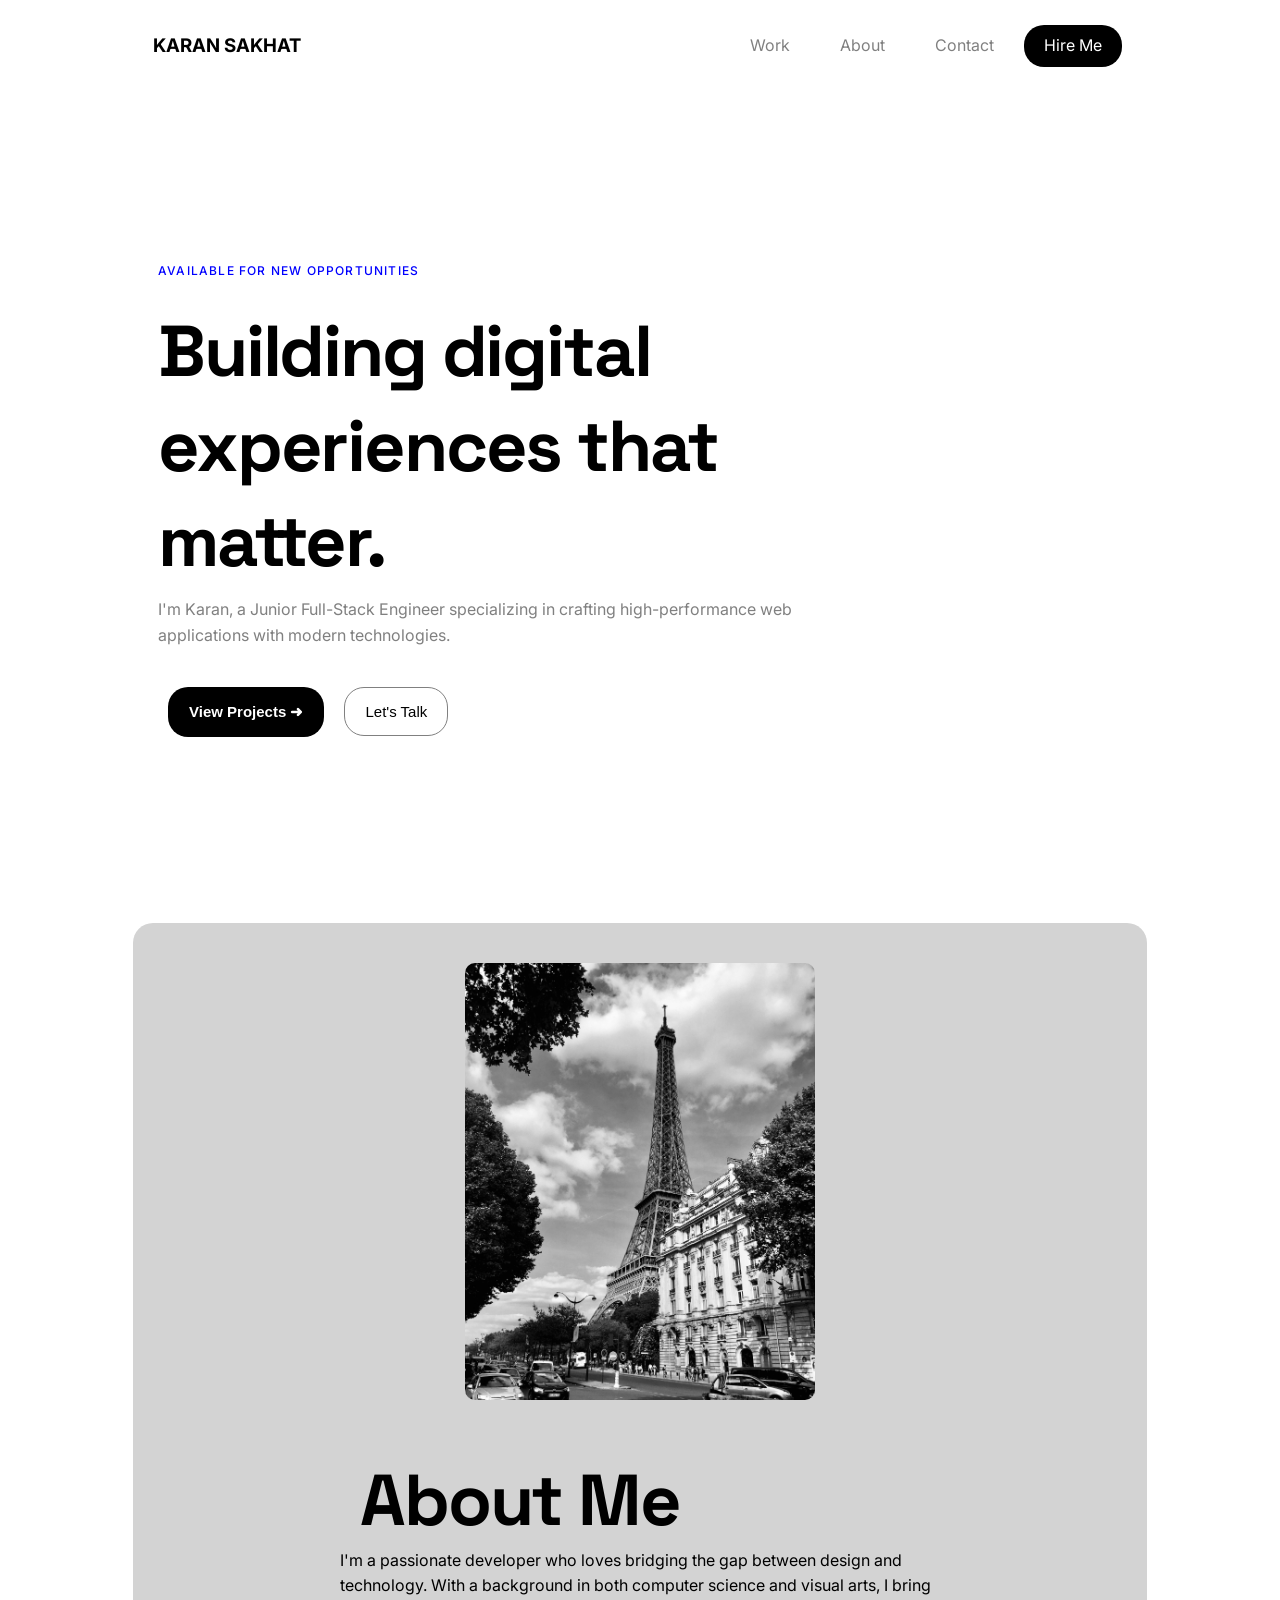
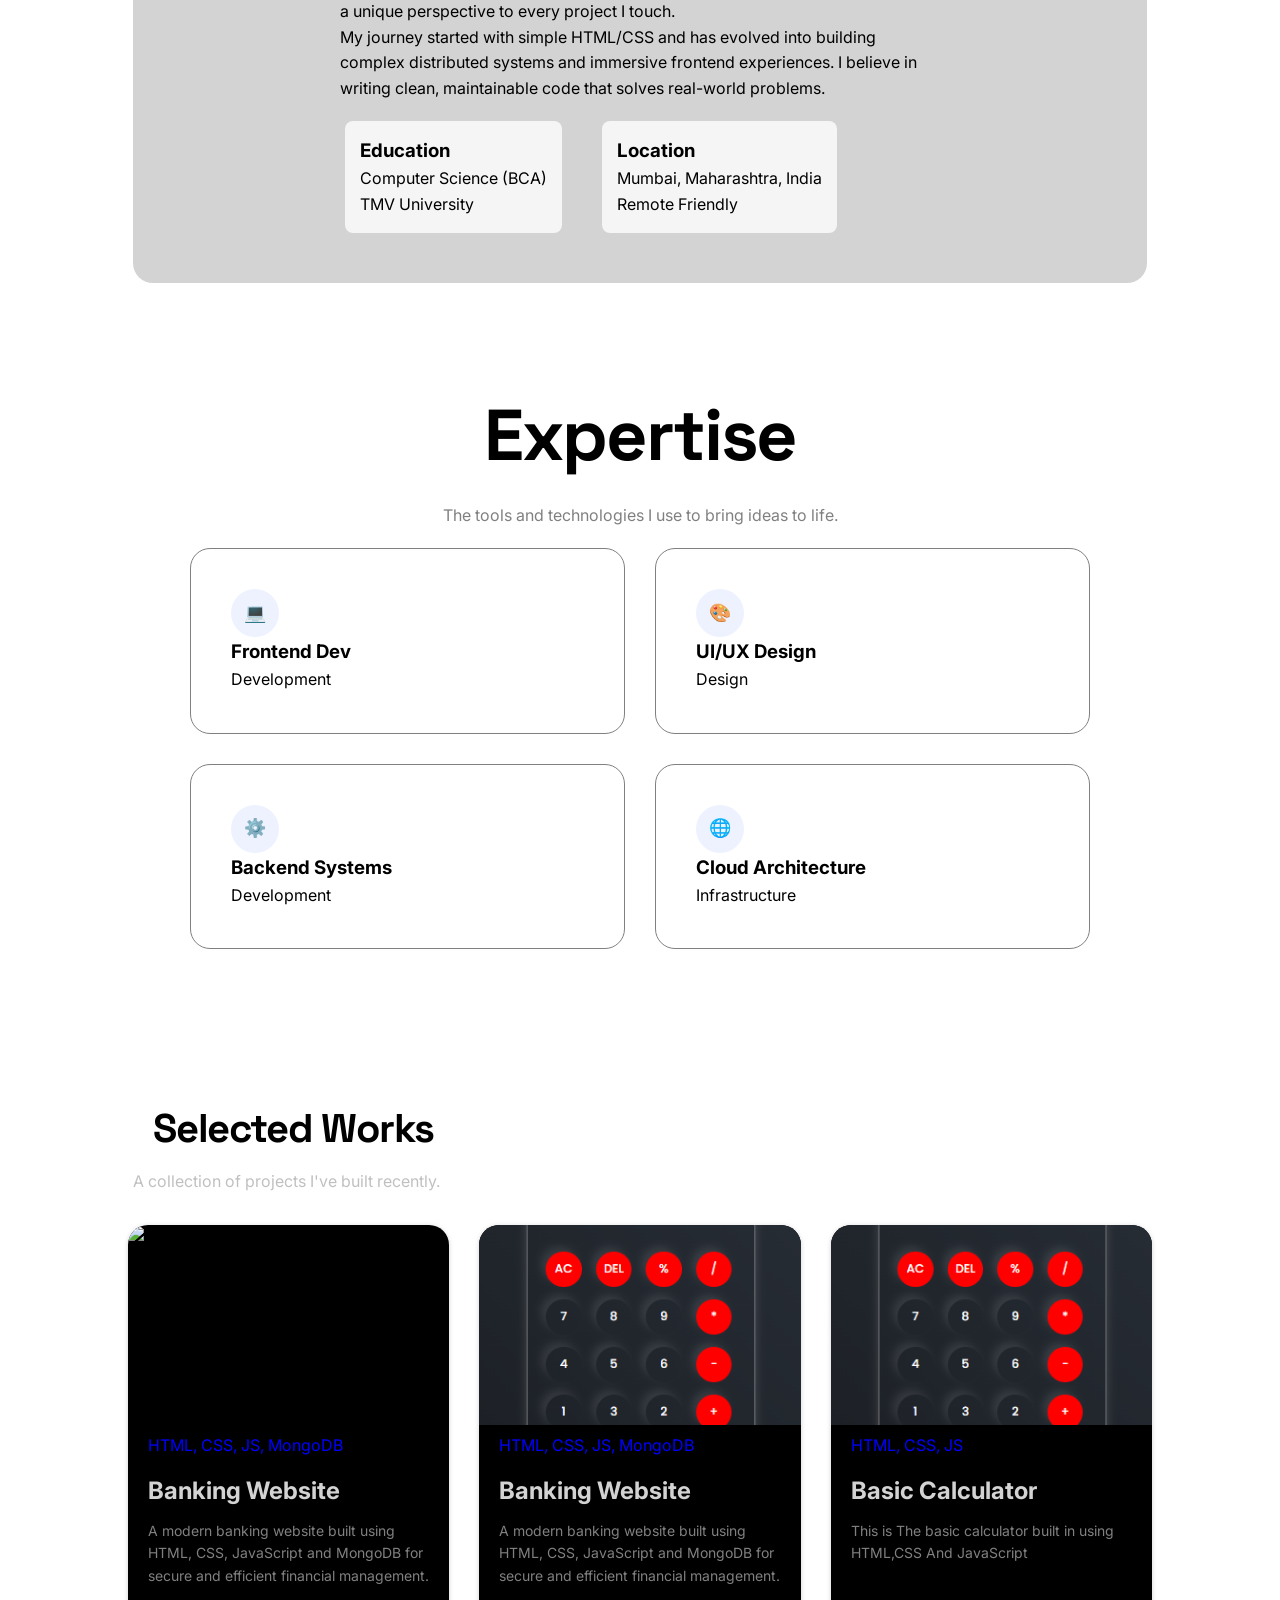
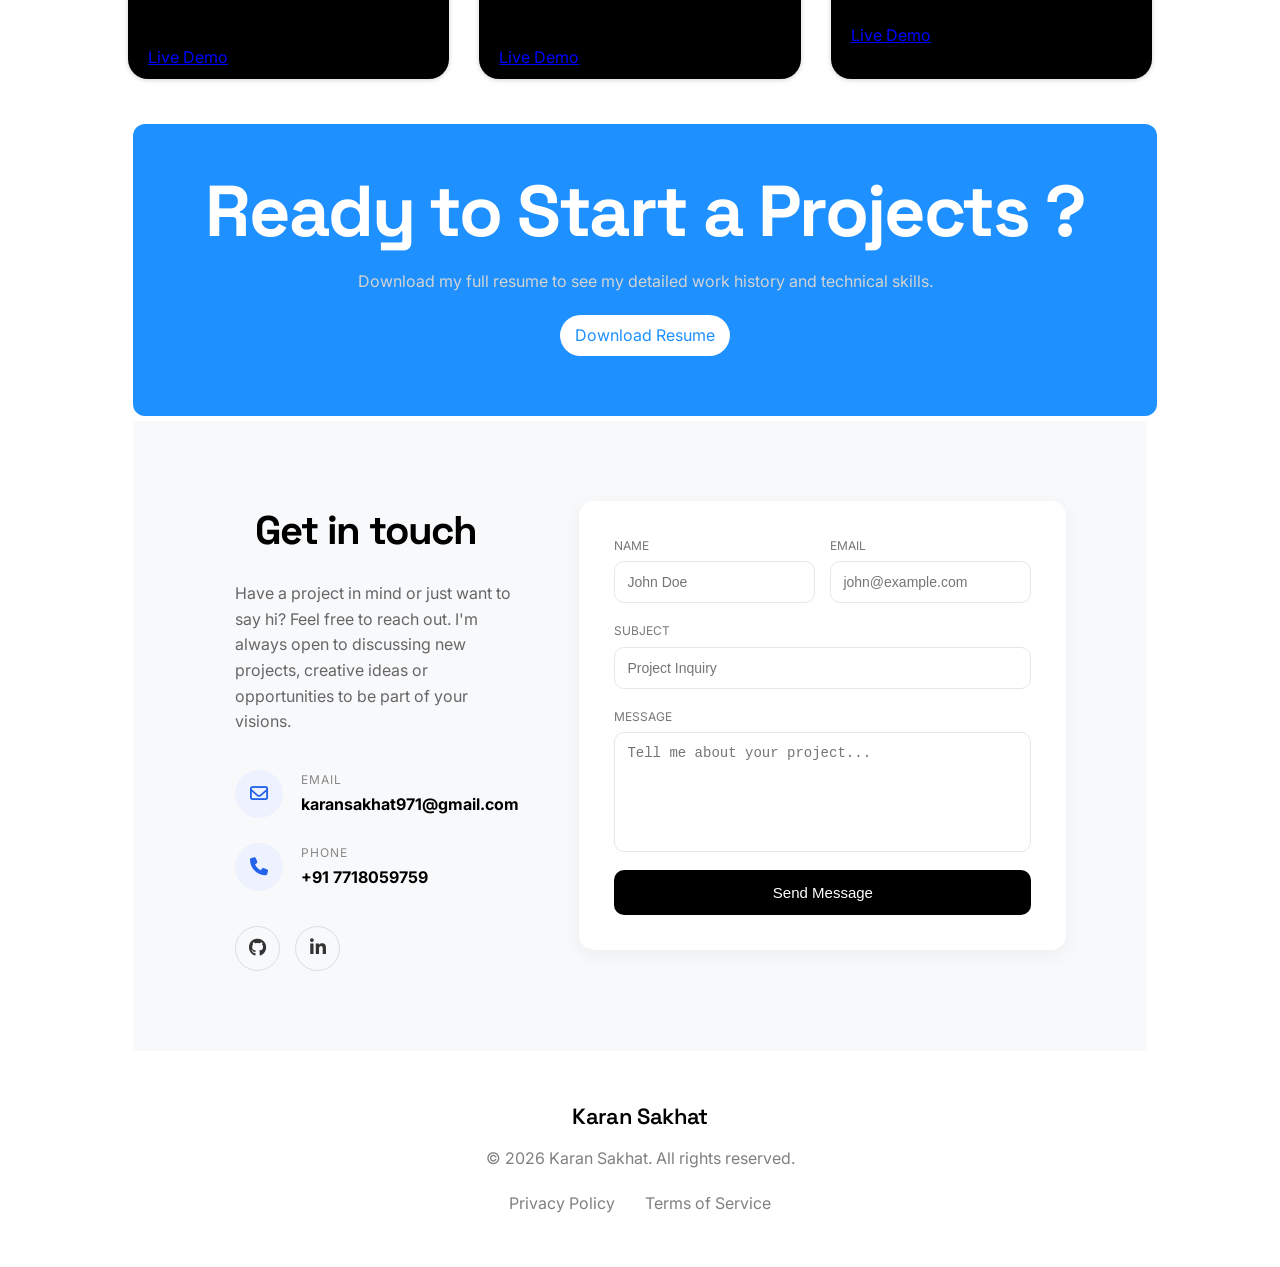
==== commit 638ca843: "Updated" ====
--- a/Level 1/Task 1 Protfolio/index.html
+++ b/Level 1/Task 1 Protfolio/index.html
@@ -45,7 +45,7 @@
                         <h1>Building digital </h1>
                         <h1> experiences that</h1>
                         <h1>matter.</h1>
-                        <p class="endingPara">I'm Alex, a Senior Full-Stack Engineer specializing in crafting
+                        <p class="endingPara">I'm Karan, a Junior Full-Stack Engineer specializing in crafting
                             high-performance
                             web applications
                             with modern technologies.</p>
@@ -88,7 +88,7 @@
 
                         <div class="loc1">
                             <h3>Location</h3>
-                            <p class="loc">San Francisco, CA</p>
+                            <p class="loc">Mumbai, Maharashtra, India</p>
                             <p class="loc">Remote Friendly</p>
                         </div>
                     </section>
@@ -153,7 +153,7 @@
                             A modern banking website built using HTML, CSS, JavaScript and MongoDB
                             for secure and efficient financial management.
                         </p>
-                        <a class="abproject" href="https://lndb.vercel.app" target="_blank">
+                        <a class="abproject" href="https://capital-rise-bank-crb.vercel.app/" target="_blank">
                             Live Demo
                         </a>
                     </div>
